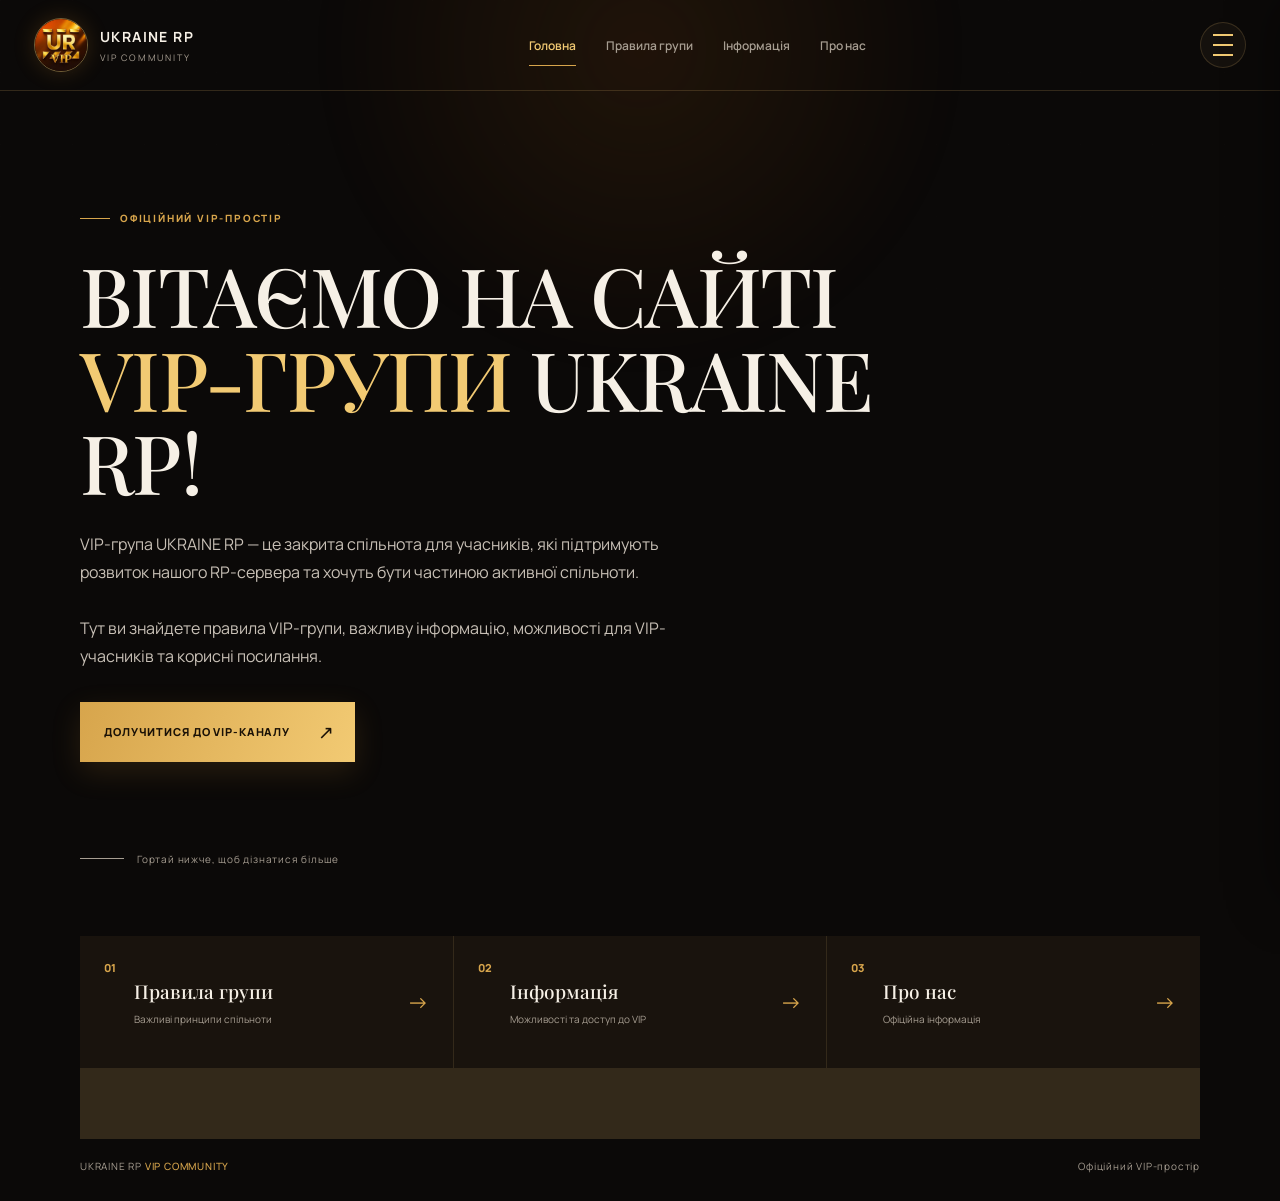
==== index.html @ f02dd690 "Add files via upload" ====
<!DOCTYPE html>
<html lang="uk">
<head>
  <meta charset="UTF-8">
  <meta name="viewport" content="width=device-width, initial-scale=1.0">
  <title>VIP-група UKRAINE RP</title>
  <meta name="description" content="Офіційний сайт VIP-групи UKRAINE RP.">
  <link rel="icon" type="image/png" href="logo.png">
  <link rel="preconnect" href="https://fonts.googleapis.com">
  <link rel="preconnect" href="https://fonts.gstatic.com" crossorigin>
  <link href="https://fonts.googleapis.com/css2?family=Manrope:wght@400;500;600;700;800&family=Playfair+Display:wght@500;600&display=swap" rel="stylesheet">
  <link rel="stylesheet" href="style.css">
</head>
<body>
  <div class="site-glow"></div>
  <header class="site-header">
    <a class="brand" href="index.html" aria-label="VIP-група UKRAINE RP, головна сторінка"><span class="brand-image"><img src="logo.png" alt="Логотип UKRAINE RP VIP"></span><span class="brand-copy"><strong>UKRAINE RP</strong><small>VIP COMMUNITY</small></span></a>
    <nav class="main-nav" aria-label="Основна навігація"><a class="active" href="index.html">Головна</a><a href="rules.html">Правила групи</a><a href="info.html">Інформація</a><a href="about.html">Про нас</a></nav>
    <button class="menu-toggle" type="button" aria-label="Відкрити меню" aria-controls="mobile-menu" aria-expanded="false"><span></span><span></span><span></span></button>
  </header>
  <div class="menu-backdrop" data-menu-close></div>
  <aside class="mobile-menu" id="mobile-menu" aria-label="Мобільне меню" aria-hidden="true">
    <div class="mobile-menu-head"><span>НАВІГАЦІЯ</span><button class="menu-close" type="button" aria-label="Закрити меню" data-menu-close>×</button></div>
    <nav class="mobile-nav"><a class="active" href="index.html">Головна <span>↗</span></a><a href="rules.html">Правила групи <span>↗</span></a><a href="info.html">Інформація <span>↗</span></a><a href="about.html">Про нас <span>↗</span></a></nav>
    <div class="useful-links"><p>КОРИСНІ ПОСИЛАННЯ</p><a href="https://www.roblox.com/share?v=v2&code=5ihdm3h6wou3pq" target="_blank" rel="noopener noreferrer">ГРАТИ <span>↗</span></a><a href="https://ukrainerpeh.com/marriage/" target="_blank" rel="noopener noreferrer">ДАРШ <span>↗</span></a><a href="https://t.me/uarpeh" target="_blank" rel="noopener noreferrer">TELEGRAM <span>↗</span></a><a href="https://www.tiktok.com/@ukrainerpeh" target="_blank" rel="noopener noreferrer">TIKTOK <span>↗</span></a><a href="https://www.roblox.com/communities/35692392/UKRAINE-RP-EH-Server-UR#!/about" target="_blank" rel="noopener noreferrer">ROBLOX <span>↗</span></a><a href="https://www.youtube.com/@ukrainerpeh" target="_blank" rel="noopener noreferrer">YOUTUBE <span>↗</span></a></div>
  </aside>
  <main>
    <section class="hero page-shell"><div class="eyebrow"><span></span> ОФІЦІЙНИЙ VIP-ПРОСТІР</div><h1>ВІТАЄМО НА САЙТІ<br><em>VIP-ГРУПИ</em> UKRAINE RP!</h1><p class="hero-copy">VIP-група UKRAINE RP — це закрита спільнота для учасників, які підтримують розвиток нашого RP-сервера та хочуть бути частиною активної спільноти.<br><br>Тут ви знайдете правила VIP-групи, важливу інформацію, можливості для VIP-учасників та корисні посилання.</p><a class="button" href="https://t.me/UkraineRPVIP" target="_blank" rel="noopener noreferrer">ДОЛУЧИТИСЯ ДО VIP-КАНАЛУ <span>↗</span></a><div class="scroll-note"><span class="scroll-line"></span> Гортай нижче, щоб дізнатися більше</div></section>
    <section class="link-grid page-shell" aria-label="Розділи сайту"><a class="link-tile" href="rules.html"><span class="tile-number">01</span><span><strong>Правила групи</strong><small>Важливі принципи спільноти</small></span><b>→</b></a><a class="link-tile" href="info.html"><span class="tile-number">02</span><span><strong>Інформація</strong><small>Можливості та доступ до VIP</small></span><b>→</b></a><a class="link-tile" href="about.html"><span class="tile-number">03</span><span><strong>Про нас</strong><small>Офіційна інформація</small></span><b>→</b></a></section>
  </main>
  <footer class="site-footer page-shell"><span>UKRAINE RP <b>VIP COMMUNITY</b></span><span>Офіційний VIP-простір</span></footer>
  <script src="script.js"></script>
</body>
</html>
---- style.css ----
@media (max-width: 760px) {
  .about-intro { margin: 28px 0 35px; }
  .about-panel { padding: 23px 20px; }
  .about-intro p { font-size: 18px; }
  .about-story-grid { grid-template-columns: 1fr; gap: 12px; }
  .about-panel h2, .stats-section h2 { font-size: 23px; }
  .stats-section { margin-top: 42px; padding-top: 28px; }
  .stats-grid { grid-template-columns: repeat(2, minmax(0, 1fr)); gap: 9px; }
  .stat-card { min-height: 122px; padding: 19px 15px; }
  .stat-card strong { font-size: 28px; }
  .stat-card span { font-size: 10px; }
  .stat-card:last-child { grid-column: span 2; }
}
:root {
  --bg: #0b0908;
  --panel: #15110d;
  --panel-2: #1d1710;
  --gold: #d7a54c;
  --gold-bright: #f2ca73;
  --text: #f6f0e6;
  --muted: #a79e92;
  --line: rgba(230, 190, 111, .18);
  --sans: 'Manrope', 'Trebuchet MS', sans-serif;
  --display: 'Playfair Display', Georgia, serif;
}
* { box-sizing: border-box; }
html { scroll-behavior: smooth; }
body { min-width: 320px; margin: 0; overflow-x: hidden; color: var(--text); background: var(--bg); font-family: var(--sans); }
body::before { position: fixed; inset: 0; z-index: -2; content: ''; opacity: .32; background-image: linear-gradient(rgba(255,255,255,.024) 1px, transparent 1px), linear-gradient(90deg, rgba(255,255,255,.024) 1px, transparent 1px); background-size: 72px 72px; mask-image: linear-gradient(to bottom, black, transparent 78%); }
.site-glow { position: fixed; z-index: -1; top: -290px; left: 50%; width: 680px; height: 680px; transform: translateX(-50%); border-radius: 50%; opacity: .32; background: radial-gradient(circle, rgba(172, 93, 19, .43), transparent 68%); filter: blur(20px); pointer-events: none; }
.site-header { position: relative; z-index: 5; display: flex; align-items: center; justify-content: space-between; width: 100%; margin: auto; padding: 18px 34px; border-bottom: 1px solid var(--line); }
.brand { display: flex; align-items: center; gap: 12px; color: var(--text); text-decoration: none; }.brand-image { display: block; width: 54px; height: 54px; overflow: hidden; border: 1px solid rgba(242, 202, 115, .45); border-radius: 50%; box-shadow: 0 0 22px rgba(205, 133, 39, .2); }.brand-image img { width: 100%; height: 100%; object-fit: cover; object-position: center; }.brand-copy strong, .brand-copy small { display: block; }.brand-copy strong { font-size: 14px; letter-spacing: .1em; }.brand-copy small { margin-top: 5px; color: var(--muted); font-size: 9px; letter-spacing: .2em; }
.main-nav { display: flex; gap: 30px; font-size: 12px; font-weight: 600; }.main-nav a { position: relative; padding: 17px 0; color: var(--muted); text-decoration: none; transition: color .25s ease; }.main-nav a::after { position: absolute; right: 0; bottom: 5px; left: 0; height: 1px; content: ''; background: var(--gold); transform: scaleX(0); transition: transform .25s ease; }.main-nav a:hover, .main-nav a.active { color: var(--gold-bright); }.main-nav a:hover::after, .main-nav a.active::after { transform: scaleX(1); }
.menu-toggle { display: grid; place-content: center; width: 46px; height: 46px; padding: 12px; border: 1px solid var(--line); border-radius: 50%; background: var(--panel); cursor: pointer; }.menu-toggle span { display: block; width: 20px; height: 2px; margin: 4px auto; background: var(--gold-bright); transition: transform .25s, opacity .25s; }.menu-open .menu-toggle span:nth-child(1) { transform: translateY(6px) rotate(45deg); }.menu-open .menu-toggle span:nth-child(2) { opacity: 0; }.menu-open .menu-toggle span:nth-child(3) { transform: translateY(-6px) rotate(-45deg); }
.menu-backdrop { position: fixed; inset: 0; z-index: 6; visibility: hidden; opacity: 0; background: rgba(0,0,0,.62); transition: opacity .3s, visibility .3s; }.mobile-menu { position: fixed; z-index: 7; top: 0; right: 0; width: min(86vw, 360px); height: 100dvh; padding: 25px 28px; overflow-y: auto; background: #120e0b; box-shadow: -18px 0 50px rgba(0,0,0,.45); transform: translateX(105%); transition: transform .38s cubic-bezier(.22, 1, .36, 1); }.menu-open .menu-backdrop { visibility: visible; opacity: 1; }.menu-open .mobile-menu { transform: translateX(0); }.mobile-menu-head { display: flex; align-items: center; justify-content: space-between; padding-bottom: 24px; border-bottom: 1px solid var(--line); color: var(--gold); font-size: 11px; font-weight: 800; letter-spacing: .18em; }.menu-close { border: 0; color: var(--gold-bright); background: transparent; font-size: 32px; font-weight: 300; line-height: 1; cursor: pointer; }.mobile-nav { display: grid; padding: 19px 0; border-bottom: 1px solid var(--line); }.mobile-nav a, .useful-links a { display: flex; align-items: center; justify-content: space-between; padding: 15px 0; color: var(--text); text-decoration: none; font-size: 15px; font-weight: 700; transition: color .2s, padding .2s; }.mobile-nav a span, .useful-links a span { color: var(--gold); }.mobile-nav a:hover, .mobile-nav a.active, .useful-links a:hover { padding-left: 7px; color: var(--gold-bright); }.useful-links p { margin: 25px 0 6px; color: var(--muted); font-size: 10px; font-weight: 800; letter-spacing: .15em; }
.page-shell { position: relative; z-index: 1; width: min(calc(100% - 68px), 1120px); margin-right: auto; margin-left: auto; }.hero { min-height: 620px; padding: 120px 0 70px; animation: rise .7s ease both; }.eyebrow { display: flex; align-items: center; gap: 10px; color: var(--gold); font-size: 10px; font-weight: 800; letter-spacing: .18em; }.eyebrow span { width: 30px; height: 1px; background: var(--gold); }.hero h1, .inner-page h1 { max-width: 880px; margin: 28px 0 26px; font-family: var(--display); font-size: clamp(43px, 7vw, 82px); font-weight: 500; line-height: 1.02; letter-spacing: -.02em; }.hero h1 em, .inner-page h1 em { color: var(--gold-bright); font-style: normal; }.hero-copy { max-width: 650px; margin: 0 0 32px; color: #c8c0b6; font-size: 16px; line-height: 1.75; }.button { display: inline-flex; align-items: center; gap: 28px; padding: 17px 20px 17px 24px; color: #1a1106; background: linear-gradient(110deg, var(--gold), var(--gold-bright)); box-shadow: 0 10px 30px rgba(205, 145, 51, .15); font-size: 11px; font-weight: 800; letter-spacing: .08em; text-decoration: none; transition: transform .25s, box-shadow .25s, filter .25s; }.button:hover { filter: brightness(1.08); box-shadow: 0 15px 35px rgba(205, 145, 51, .3); transform: translateY(-3px); }.button span { font-size: 19px; font-weight: 400; }.scroll-note { display: flex; align-items: center; gap: 13px; margin-top: 90px; color: var(--muted); font-size: 10px; letter-spacing: .08em; }.scroll-line { width: 44px; height: 1px; background: var(--muted); }
.link-grid { display: grid; grid-template-columns: repeat(3, 1fr); gap: 1px; padding-bottom: 70px; background: var(--line); }.link-tile { display: grid; grid-template-columns: auto 1fr auto; align-items: center; gap: 18px; min-height: 132px; padding: 24px; color: var(--text); background: rgba(24, 18, 13, .9); text-decoration: none; transition: background .25s, transform .25s; }.link-tile:hover { background: var(--panel-2); transform: translateY(-5px); }.tile-number { align-self: start; color: var(--gold); font-size: 11px; font-weight: 800; }.link-tile strong, .link-tile small { display: block; }.link-tile strong { font-family: var(--display); font-size: 19px; font-weight: 500; }.link-tile small { margin-top: 8px; color: var(--muted); font-size: 10px; }.link-tile b { color: var(--gold); font-size: 22px; font-weight: 400; }
.inner-page { padding: 92px 0 110px; animation: rise .7s ease both; }.inner-page h1 { margin-top: 22px; font-size: clamp(43px, 6vw, 70px); }.intro { max-width: 590px; color: var(--muted); font-size: 15px; line-height: 1.75; }.rules-list { display: grid; gap: 18px; margin-top: 56px; }.rule-card { padding: 31px 35px; border: 1px solid var(--line); border-left: 2px solid var(--gold); background: linear-gradient(120deg, rgba(39, 27, 15, .94), rgba(20, 15, 11, .94)); box-shadow: 0 14px 45px rgba(0,0,0,.16); transition: border-color .25s, transform .25s; }.rule-card:hover { border-color: rgba(242, 202, 115, .5); transform: translateY(-3px); }.rule-top { display: flex; align-items: baseline; gap: 20px; border-bottom: 1px solid var(--line); }.rule-top span { color: var(--gold); font-size: 11px; font-weight: 800; }.rule-top h2, .info-section h2 { margin: 0 0 17px; font-family: var(--display); font-size: 24px; font-weight: 500; letter-spacing: .02em; }.rule-card p, .info-section p { color: #c8c0b6; font-size: 15px; line-height: 1.75; }.penalty { margin-top: 24px; padding-top: 16px; border-top: 1px solid var(--line); color: var(--gold-bright); font-size: 12px; font-weight: 600; }.penalty span { margin-right: 10px; color: var(--muted); font-size: 10px; text-transform: uppercase; letter-spacing: .12em; }.info-page { max-width: 900px; }.info-section { padding: 33px 0; border-bottom: 1px solid var(--line); }.info-section h2 { color: var(--gold-bright); margin-bottom: 12px; }.info-section p { max-width: 750px; margin: 0 0 12px; }.feature-list, .steps-list { display: grid; gap: 12px; margin: 21px 0 0; padding: 0; color: #c8c0b6; font-size: 14px; line-height: 1.55; list-style: none; }.feature-list li { position: relative; padding-left: 23px; }.feature-list li::before { position: absolute; top: 10px; left: 0; width: 7px; height: 1px; content: ''; background: var(--gold); }.steps-list { counter-reset: steps; }.steps-list li { display: grid; grid-template-columns: 30px 1fr; gap: 8px; counter-increment: steps; }.steps-list li::before { color: var(--gold); content: counter(steps, decimal-leading-zero); font-weight: 800; }.inline-link { color: var(--gold-bright); text-decoration: underline; text-underline-offset: 4px; }.important { margin: 8px 0; padding-left: 24px; border-left: 2px solid var(--gold); }.access-section { margin-top: 18px; padding: 28px 30px; border: 1px solid var(--line); background: rgba(38, 26, 13, .55); }.about-empty { min-height: calc(100vh - 190px); }.site-footer { display: flex; justify-content: space-between; padding-top: 20px; padding-bottom: 28px; border-top: 1px solid var(--line); color: var(--muted); font-size: 10px; letter-spacing: .08em; }.site-footer b { color: var(--gold); font-weight: 500; }
+@keyframes rise { from { opacity: 0; transform: translateY(14px); } to { opacity: 1; transform: translateY(0); } }
.about-page { max-width: 1080px; }
.about-intro { max-width: 780px; margin: 34px 0 54px; }
.about-panel { padding: 30px 32px; border: 1px solid var(--line); background: linear-gradient(135deg, rgba(43, 29, 14, .9), rgba(20, 15, 11, .94)); box-shadow: 0 16px 45px rgba(0, 0, 0, .16); animation: rise .7s ease both; }
.about-intro p { max-width: 700px; margin: 0; color: var(--text); font-family: var(--display); font-size: 22px; line-height: 1.55; }
.about-story-grid { display: grid; grid-template-columns: repeat(2, 1fr); gap: 18px; }
.section-kicker { margin-bottom: 20px; color: var(--gold); font-size: 10px; font-weight: 800; letter-spacing: .16em; }
.about-panel h2, .stats-section h2 { margin: 0 0 20px; color: var(--gold-bright); font-family: var(--display); font-size: 27px; font-weight: 500; }
.about-panel p { margin: 0 0 14px; color: #c8c0b6; font-size: 14px; line-height: 1.75; }.about-panel p:last-child { margin-bottom: 0; }
.stats-section { margin-top: 58px; padding-top: 34px; border-top: 1px solid var(--line); }.stats-section h2 { margin-bottom: 25px; }.stats-grid { display: grid; grid-template-columns: repeat(4, 1fr); gap: 12px; }.stat-card { min-height: 142px; padding: 24px 20px; border: 1px solid var(--line); background: rgba(24, 18, 13, .88); transition: transform .25s ease, border-color .25s ease, background .25s ease; animation: rise .7s ease both; }.stat-card:nth-child(2) { animation-delay: .06s; }.stat-card:nth-child(3) { animation-delay: .12s; }.stat-card:nth-child(4) { animation-delay: .18s; }.stat-card:nth-child(5) { animation-delay: .24s; }.stat-card:nth-child(6) { animation-delay: .3s; }.stat-card:nth-child(7) { animation-delay: .36s; }.stat-card:hover { border-color: rgba(242, 202, 115, .55); background: var(--panel-2); transform: translateY(-5px); }.stat-card strong, .stat-card span { display: block; }.stat-card strong { margin-bottom: 13px; color: var(--gold-bright); font-family: var(--display); font-size: 34px; font-weight: 500; }.stat-card span { color: var(--muted); font-size: 11px; line-height: 1.5; }.stat-card:last-child { grid-column: span 2; }
@media (max-width: 760px) { .site-header { padding: 14px 20px; }.brand-image { width: 46px; height: 46px; }.brand-copy strong { font-size: 12px; }.main-nav { display: none; }.menu-toggle { display: block; }.page-shell { width: min(calc(100% - 40px), 1120px); }.hero { min-height: auto; padding: 78px 0 65px; }.hero h1, .inner-page h1 { margin-top: 23px; font-size: clamp(39px, 12vw, 60px); line-height: 1.07; }.hero-copy { font-size: 14px; line-height: 1.7; }.button { max-width: 100%; padding: 16px 15px 16px 18px; gap: 14px; font-size: 10px; }.scroll-note { margin-top: 62px; font-size: 9px; }.link-grid { grid-template-columns: 1fr; gap: 9px; padding-bottom: 45px; background: transparent; }.link-tile { min-height: 105px; padding: 20px; }.inner-page { padding-top: 65px; }.intro { font-size: 14px; }.rules-list { margin-top: 40px; }.rule-card { padding: 25px 20px; }.rule-top { gap: 13px; }.rule-top h2 { font-size: 19px; }.rule-card p, .info-section p { font-size: 14px; }.info-section { padding: 27px 0; }.info-section h2 { font-size: 21px; }.feature-list, .steps-list { font-size: 13px; }.important { padding-left: 17px; }.access-section { padding: 23px 18px; }.site-footer { gap: 13px; align-items: flex-start; flex-direction: column; font-size: 9px; } }
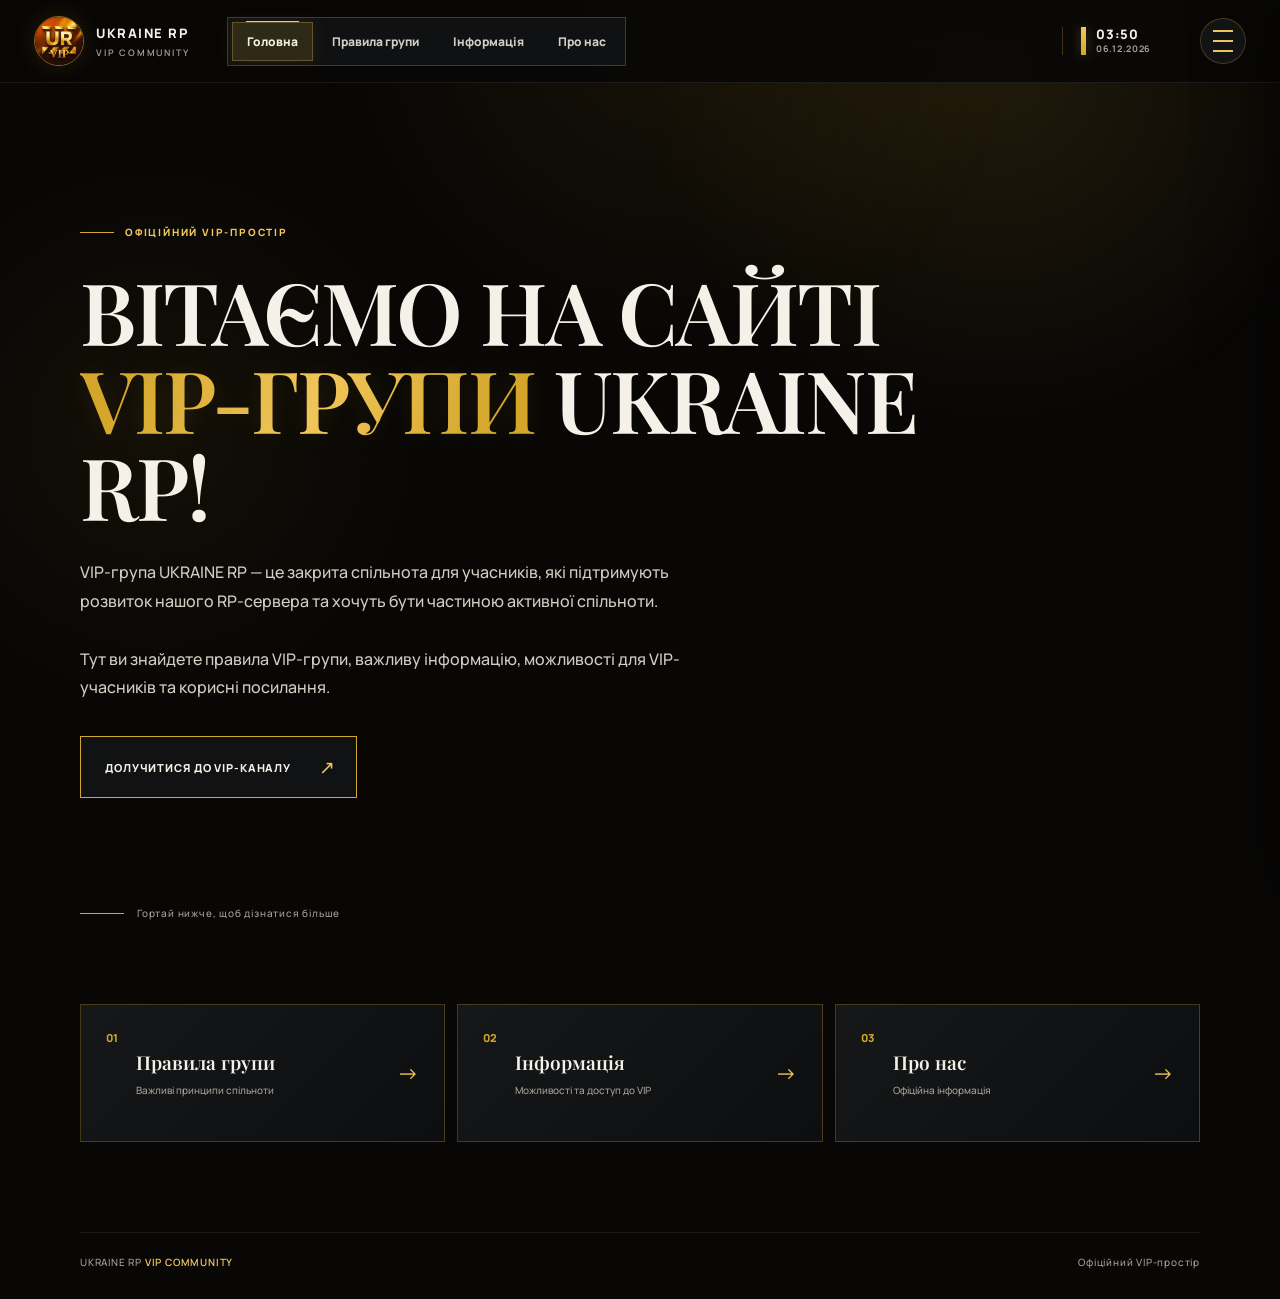
==== commit 4c96a90d: "Add files via upload" ====
--- a/index.html
+++ b/index.html
@@ -16,6 +16,7 @@
   <header class="site-header">
     <a class="brand" href="index.html" aria-label="VIP-група UKRAINE RP, головна сторінка"><span class="brand-image"><img src="logo.png" alt="Логотип UKRAINE RP VIP"></span><span class="brand-copy"><strong>UKRAINE RP</strong><small>VIP COMMUNITY</small></span></a>
     <nav class="main-nav" aria-label="Основна навігація"><a class="active" href="index.html">Головна</a><a href="rules.html">Правила групи</a><a href="info.html">Інформація</a><a href="about.html">Про нас</a></nav>
+    <div class="header-clock" aria-label="Поточний час у Києві"><span class="header-clock-mark"></span><time class="header-clock-time" data-kyiv-time>00:00</time><time class="header-clock-date" data-kyiv-date>00.00.0000</time></div>
     <button class="menu-toggle" type="button" aria-label="Відкрити меню" aria-controls="mobile-menu" aria-expanded="false"><span></span><span></span><span></span></button>
   </header>
   <div class="menu-backdrop" data-menu-close></div>
--- a/style.css
+++ b/style.css
@@ -1,49 +1,55 @@
-@media (max-width: 760px) {
-  .about-intro { margin: 28px 0 35px; }
-  .about-panel { padding: 23px 20px; }
-  .about-intro p { font-size: 18px; }
-  .about-story-grid { grid-template-columns: 1fr; gap: 12px; }
-  .about-panel h2, .stats-section h2 { font-size: 23px; }
-  .stats-section { margin-top: 42px; padding-top: 28px; }
-  .stats-grid { grid-template-columns: repeat(2, minmax(0, 1fr)); gap: 9px; }
-  .stat-card { min-height: 122px; padding: 19px 15px; }
-  .stat-card strong { font-size: 28px; }
-  .stat-card span { font-size: 10px; }
-  .stat-card:last-child { grid-column: span 2; }
-}
 :root {
-  --bg: #0b0908;
-  --panel: #15110d;
-  --panel-2: #1d1710;
-  --gold: #d7a54c;
-  --gold-bright: #f2ca73;
-  --text: #f6f0e6;
-  --muted: #a79e92;
-  --line: rgba(230, 190, 111, .18);
+  --bg: #080706;
+  --bg-soft: #0e1011;
+  --panel: #121416;
+  --panel-raised: #181b1d;
+  --gold: #d4a72c;
+  --gold-soft: #f2c75c;
+  --white: #f5f1e8;
+  --text: #d2cec4;
+  --muted: #a6a198;
+  --line: rgba(212, 167, 44, .28);
+  --line-soft: rgba(255, 255, 255, .08);
   --sans: 'Manrope', 'Trebuchet MS', sans-serif;
   --display: 'Playfair Display', Georgia, serif;
 }
+
 * { box-sizing: border-box; }
 html { scroll-behavior: smooth; }
 body { min-width: 320px; margin: 0; overflow-x: hidden; color: var(--text); background: var(--bg); font-family: var(--sans); }
-body::before { position: fixed; inset: 0; z-index: -2; content: ''; opacity: .32; background-image: linear-gradient(rgba(255,255,255,.024) 1px, transparent 1px), linear-gradient(90deg, rgba(255,255,255,.024) 1px, transparent 1px); background-size: 72px 72px; mask-image: linear-gradient(to bottom, black, transparent 78%); }
-.site-glow { position: fixed; z-index: -1; top: -290px; left: 50%; width: 680px; height: 680px; transform: translateX(-50%); border-radius: 50%; opacity: .32; background: radial-gradient(circle, rgba(172, 93, 19, .43), transparent 68%); filter: blur(20px); pointer-events: none; }
-.site-header { position: relative; z-index: 5; display: flex; align-items: center; justify-content: space-between; width: 100%; margin: auto; padding: 18px 34px; border-bottom: 1px solid var(--line); }
-.brand { display: flex; align-items: center; gap: 12px; color: var(--text); text-decoration: none; }.brand-image { display: block; width: 54px; height: 54px; overflow: hidden; border: 1px solid rgba(242, 202, 115, .45); border-radius: 50%; box-shadow: 0 0 22px rgba(205, 133, 39, .2); }.brand-image img { width: 100%; height: 100%; object-fit: cover; object-position: center; }.brand-copy strong, .brand-copy small { display: block; }.brand-copy strong { font-size: 14px; letter-spacing: .1em; }.brand-copy small { margin-top: 5px; color: var(--muted); font-size: 9px; letter-spacing: .2em; }
-.main-nav { display: flex; gap: 30px; font-size: 12px; font-weight: 600; }.main-nav a { position: relative; padding: 17px 0; color: var(--muted); text-decoration: none; transition: color .25s ease; }.main-nav a::after { position: absolute; right: 0; bottom: 5px; left: 0; height: 1px; content: ''; background: var(--gold); transform: scaleX(0); transition: transform .25s ease; }.main-nav a:hover, .main-nav a.active { color: var(--gold-bright); }.main-nav a:hover::after, .main-nav a.active::after { transform: scaleX(1); }
-.menu-toggle { display: grid; place-content: center; width: 46px; height: 46px; padding: 12px; border: 1px solid var(--line); border-radius: 50%; background: var(--panel); cursor: pointer; }.menu-toggle span { display: block; width: 20px; height: 2px; margin: 4px auto; background: var(--gold-bright); transition: transform .25s, opacity .25s; }.menu-open .menu-toggle span:nth-child(1) { transform: translateY(6px) rotate(45deg); }.menu-open .menu-toggle span:nth-child(2) { opacity: 0; }.menu-open .menu-toggle span:nth-child(3) { transform: translateY(-6px) rotate(-45deg); }
-.menu-backdrop { position: fixed; inset: 0; z-index: 6; visibility: hidden; opacity: 0; background: rgba(0,0,0,.62); transition: opacity .3s, visibility .3s; }.mobile-menu { position: fixed; z-index: 7; top: 0; right: 0; width: min(86vw, 360px); height: 100dvh; padding: 25px 28px; overflow-y: auto; background: #120e0b; box-shadow: -18px 0 50px rgba(0,0,0,.45); transform: translateX(105%); transition: transform .38s cubic-bezier(.22, 1, .36, 1); }.menu-open .menu-backdrop { visibility: visible; opacity: 1; }.menu-open .mobile-menu { transform: translateX(0); }.mobile-menu-head { display: flex; align-items: center; justify-content: space-between; padding-bottom: 24px; border-bottom: 1px solid var(--line); color: var(--gold); font-size: 11px; font-weight: 800; letter-spacing: .18em; }.menu-close { border: 0; color: var(--gold-bright); background: transparent; font-size: 32px; font-weight: 300; line-height: 1; cursor: pointer; }.mobile-nav { display: grid; padding: 19px 0; border-bottom: 1px solid var(--line); }.mobile-nav a, .useful-links a { display: flex; align-items: center; justify-content: space-between; padding: 15px 0; color: var(--text); text-decoration: none; font-size: 15px; font-weight: 700; transition: color .2s, padding .2s; }.mobile-nav a span, .useful-links a span { color: var(--gold); }.mobile-nav a:hover, .mobile-nav a.active, .useful-links a:hover { padding-left: 7px; color: var(--gold-bright); }.useful-links p { margin: 25px 0 6px; color: var(--muted); font-size: 10px; font-weight: 800; letter-spacing: .15em; }
-.page-shell { position: relative; z-index: 1; width: min(calc(100% - 68px), 1120px); margin-right: auto; margin-left: auto; }.hero { min-height: 620px; padding: 120px 0 70px; animation: rise .7s ease both; }.eyebrow { display: flex; align-items: center; gap: 10px; color: var(--gold); font-size: 10px; font-weight: 800; letter-spacing: .18em; }.eyebrow span { width: 30px; height: 1px; background: var(--gold); }.hero h1, .inner-page h1 { max-width: 880px; margin: 28px 0 26px; font-family: var(--display); font-size: clamp(43px, 7vw, 82px); font-weight: 500; line-height: 1.02; letter-spacing: -.02em; }.hero h1 em, .inner-page h1 em { color: var(--gold-bright); font-style: normal; }.hero-copy { max-width: 650px; margin: 0 0 32px; color: #c8c0b6; font-size: 16px; line-height: 1.75; }.button { display: inline-flex; align-items: center; gap: 28px; padding: 17px 20px 17px 24px; color: #1a1106; background: linear-gradient(110deg, var(--gold), var(--gold-bright)); box-shadow: 0 10px 30px rgba(205, 145, 51, .15); font-size: 11px; font-weight: 800; letter-spacing: .08em; text-decoration: none; transition: transform .25s, box-shadow .25s, filter .25s; }.button:hover { filter: brightness(1.08); box-shadow: 0 15px 35px rgba(205, 145, 51, .3); transform: translateY(-3px); }.button span { font-size: 19px; font-weight: 400; }.scroll-note { display: flex; align-items: center; gap: 13px; margin-top: 90px; color: var(--muted); font-size: 10px; letter-spacing: .08em; }.scroll-line { width: 44px; height: 1px; background: var(--muted); }
-.link-grid { display: grid; grid-template-columns: repeat(3, 1fr); gap: 1px; padding-bottom: 70px; background: var(--line); }.link-tile { display: grid; grid-template-columns: auto 1fr auto; align-items: center; gap: 18px; min-height: 132px; padding: 24px; color: var(--text); background: rgba(24, 18, 13, .9); text-decoration: none; transition: background .25s, transform .25s; }.link-tile:hover { background: var(--panel-2); transform: translateY(-5px); }.tile-number { align-self: start; color: var(--gold); font-size: 11px; font-weight: 800; }.link-tile strong, .link-tile small { display: block; }.link-tile strong { font-family: var(--display); font-size: 19px; font-weight: 500; }.link-tile small { margin-top: 8px; color: var(--muted); font-size: 10px; }.link-tile b { color: var(--gold); font-size: 22px; font-weight: 400; }
-.inner-page { padding: 92px 0 110px; animation: rise .7s ease both; }.inner-page h1 { margin-top: 22px; font-size: clamp(43px, 6vw, 70px); }.intro { max-width: 590px; color: var(--muted); font-size: 15px; line-height: 1.75; }.rules-list { display: grid; gap: 18px; margin-top: 56px; }.rule-card { padding: 31px 35px; border: 1px solid var(--line); border-left: 2px solid var(--gold); background: linear-gradient(120deg, rgba(39, 27, 15, .94), rgba(20, 15, 11, .94)); box-shadow: 0 14px 45px rgba(0,0,0,.16); transition: border-color .25s, transform .25s; }.rule-card:hover { border-color: rgba(242, 202, 115, .5); transform: translateY(-3px); }.rule-top { display: flex; align-items: baseline; gap: 20px; border-bottom: 1px solid var(--line); }.rule-top span { color: var(--gold); font-size: 11px; font-weight: 800; }.rule-top h2, .info-section h2 { margin: 0 0 17px; font-family: var(--display); font-size: 24px; font-weight: 500; letter-spacing: .02em; }.rule-card p, .info-section p { color: #c8c0b6; font-size: 15px; line-height: 1.75; }.penalty { margin-top: 24px; padding-top: 16px; border-top: 1px solid var(--line); color: var(--gold-bright); font-size: 12px; font-weight: 600; }.penalty span { margin-right: 10px; color: var(--muted); font-size: 10px; text-transform: uppercase; letter-spacing: .12em; }.info-page { max-width: 900px; }.info-section { padding: 33px 0; border-bottom: 1px solid var(--line); }.info-section h2 { color: var(--gold-bright); margin-bottom: 12px; }.info-section p { max-width: 750px; margin: 0 0 12px; }.feature-list, .steps-list { display: grid; gap: 12px; margin: 21px 0 0; padding: 0; color: #c8c0b6; font-size: 14px; line-height: 1.55; list-style: none; }.feature-list li { position: relative; padding-left: 23px; }.feature-list li::before { position: absolute; top: 10px; left: 0; width: 7px; height: 1px; content: ''; background: var(--gold); }.steps-list { counter-reset: steps; }.steps-list li { display: grid; grid-template-columns: 30px 1fr; gap: 8px; counter-increment: steps; }.steps-list li::before { color: var(--gold); content: counter(steps, decimal-leading-zero); font-weight: 800; }.inline-link { color: var(--gold-bright); text-decoration: underline; text-underline-offset: 4px; }.important { margin: 8px 0; padding-left: 24px; border-left: 2px solid var(--gold); }.access-section { margin-top: 18px; padding: 28px 30px; border: 1px solid var(--line); background: rgba(38, 26, 13, .55); }.about-empty { min-height: calc(100vh - 190px); }.site-footer { display: flex; justify-content: space-between; padding-top: 20px; padding-bottom: 28px; border-top: 1px solid var(--line); color: var(--muted); font-size: 10px; letter-spacing: .08em; }.site-footer b { color: var(--gold); font-weight: 500; }
-+@keyframes rise { from { opacity: 0; transform: translateY(14px); } to { opacity: 1; transform: translateY(0); } }
-.about-page { max-width: 1080px; }
-.about-intro { max-width: 780px; margin: 34px 0 54px; }
-.about-panel { padding: 30px 32px; border: 1px solid var(--line); background: linear-gradient(135deg, rgba(43, 29, 14, .9), rgba(20, 15, 11, .94)); box-shadow: 0 16px 45px rgba(0, 0, 0, .16); animation: rise .7s ease both; }
-.about-intro p { max-width: 700px; margin: 0; color: var(--text); font-family: var(--display); font-size: 22px; line-height: 1.55; }
-.about-story-grid { display: grid; grid-template-columns: repeat(2, 1fr); gap: 18px; }
-.section-kicker { margin-bottom: 20px; color: var(--gold); font-size: 10px; font-weight: 800; letter-spacing: .16em; }
-.about-panel h2, .stats-section h2 { margin: 0 0 20px; color: var(--gold-bright); font-family: var(--display); font-size: 27px; font-weight: 500; }
-.about-panel p { margin: 0 0 14px; color: #c8c0b6; font-size: 14px; line-height: 1.75; }.about-panel p:last-child { margin-bottom: 0; }
-.stats-section { margin-top: 58px; padding-top: 34px; border-top: 1px solid var(--line); }.stats-section h2 { margin-bottom: 25px; }.stats-grid { display: grid; grid-template-columns: repeat(4, 1fr); gap: 12px; }.stat-card { min-height: 142px; padding: 24px 20px; border: 1px solid var(--line); background: rgba(24, 18, 13, .88); transition: transform .25s ease, border-color .25s ease, background .25s ease; animation: rise .7s ease both; }.stat-card:nth-child(2) { animation-delay: .06s; }.stat-card:nth-child(3) { animation-delay: .12s; }.stat-card:nth-child(4) { animation-delay: .18s; }.stat-card:nth-child(5) { animation-delay: .24s; }.stat-card:nth-child(6) { animation-delay: .3s; }.stat-card:nth-child(7) { animation-delay: .36s; }.stat-card:hover { border-color: rgba(242, 202, 115, .55); background: var(--panel-2); transform: translateY(-5px); }.stat-card strong, .stat-card span { display: block; }.stat-card strong { margin-bottom: 13px; color: var(--gold-bright); font-family: var(--display); font-size: 34px; font-weight: 500; }.stat-card span { color: var(--muted); font-size: 11px; line-height: 1.5; }.stat-card:last-child { grid-column: span 2; }
-@media (max-width: 760px) { .site-header { padding: 14px 20px; }.brand-image { width: 46px; height: 46px; }.brand-copy strong { font-size: 12px; }.main-nav { display: none; }.menu-toggle { display: block; }.page-shell { width: min(calc(100% - 40px), 1120px); }.hero { min-height: auto; padding: 78px 0 65px; }.hero h1, .inner-page h1 { margin-top: 23px; font-size: clamp(39px, 12vw, 60px); line-height: 1.07; }.hero-copy { font-size: 14px; line-height: 1.7; }.button { max-width: 100%; padding: 16px 15px 16px 18px; gap: 14px; font-size: 10px; }.scroll-note { margin-top: 62px; font-size: 9px; }.link-grid { grid-template-columns: 1fr; gap: 9px; padding-bottom: 45px; background: transparent; }.link-tile { min-height: 105px; padding: 20px; }.inner-page { padding-top: 65px; }.intro { font-size: 14px; }.rules-list { margin-top: 40px; }.rule-card { padding: 25px 20px; }.rule-top { gap: 13px; }.rule-top h2 { font-size: 19px; }.rule-card p, .info-section p { font-size: 14px; }.info-section { padding: 27px 0; }.info-section h2 { font-size: 21px; }.feature-list, .steps-list { font-size: 13px; }.important { padding-left: 17px; }.access-section { padding: 23px 18px; }.site-footer { gap: 13px; align-items: flex-start; flex-direction: column; font-size: 9px; } }
+body::before { position: fixed; inset: 0; z-index: -3; content: ''; opacity: .22; background-image: linear-gradient(rgba(255,255,255,.025) 1px, transparent 1px), linear-gradient(90deg, rgba(255,255,255,.025) 1px, transparent 1px); background-size: 80px 80px; mask-image: linear-gradient(to bottom, black, transparent 72%); }
+body::after { position: fixed; inset: 0; z-index: -4; content: ''; background: radial-gradient(circle at 78% 8%, rgba(212, 167, 44, .12), transparent 28%), radial-gradient(circle at 12% 48%, rgba(212, 167, 44, .06), transparent 24%); pointer-events: none; }
+.site-glow { position: fixed; z-index: -2; top: -360px; left: 52%; width: 760px; height: 760px; transform: translateX(-50%); border-radius: 50%; opacity: .26; background: radial-gradient(circle, rgba(212, 167, 44, .3), transparent 67%); filter: blur(22px); pointer-events: none; }
+
+.site-header { position: relative; z-index: 5; display: flex; align-items: center; gap: 34px; width: 100%; padding: 16px 34px; border-bottom: 1px solid var(--line-soft); background: rgba(8, 9, 10, .84); backdrop-filter: blur(18px); }
+.brand { display: flex; flex: 0 0 auto; align-items: center; gap: 12px; color: var(--white); text-decoration: none; }.brand-image { display: block; width: 50px; height: 50px; overflow: hidden; border: 1px solid rgba(242, 199, 92, .5); border-radius: 50%; box-shadow: 0 0 24px rgba(212, 167, 44, .15); }.brand-image img { width: 100%; height: 100%; object-fit: cover; object-position: center; }.brand-copy strong, .brand-copy small { display: block; }.brand-copy strong { color: var(--white); font-size: 13px; font-weight: 800; letter-spacing: .12em; }.brand-copy small { margin-top: 4px; color: var(--muted); font-size: 9px; font-weight: 600; letter-spacing: .2em; }
+.main-nav { display: flex; gap: 4px; margin-left: 4px; padding: 4px; border: 1px solid var(--line); background: rgba(18, 20, 22, .84); }.main-nav a { position: relative; padding: 11px 15px; color: var(--text); text-decoration: none; font-size: 12px; font-weight: 700; transition: color .3s ease, background .3s ease, box-shadow .3s ease; }.main-nav a:hover, .main-nav a.active { color: var(--white); background: rgba(212, 167, 44, .16); box-shadow: inset 0 0 0 1px rgba(242, 199, 92, .28), 0 0 18px rgba(212, 167, 44, .1); }.main-nav a.active::before { position: absolute; top: -1px; right: 14px; left: 14px; height: 1px; content: ''; background: var(--gold-soft); }
+.menu-toggle { display: grid; place-content: center; width: 46px; height: 46px; margin-left: auto; padding: 12px; border: 1px solid var(--line); border-radius: 50%; background: var(--panel); cursor: pointer; transition: background .3s, box-shadow .3s, border-color .3s; }.menu-toggle:hover { border-color: var(--gold-soft); background: var(--panel-raised); box-shadow: 0 0 18px rgba(212, 167, 44, .18); }.menu-toggle span { display: block; width: 20px; height: 2px; margin: 4px auto; background: var(--gold-soft); transition: transform .25s, opacity .25s; }.menu-open .menu-toggle span:nth-child(1) { transform: translateY(6px) rotate(45deg); }.menu-open .menu-toggle span:nth-child(2) { opacity: 0; }.menu-open .menu-toggle span:nth-child(3) { transform: translateY(-6px) rotate(-45deg); }
+.menu-backdrop { position: fixed; inset: 0; z-index: 6; visibility: hidden; opacity: 0; background: rgba(0,0,0,.7); transition: opacity .3s, visibility .3s; }.mobile-menu { position: fixed; z-index: 7; top: 0; right: 0; width: min(86vw, 360px); height: 100dvh; padding: 25px 28px; overflow-y: auto; background: #0e1011; border-left: 1px solid var(--line); box-shadow: -20px 0 60px rgba(0,0,0,.5); transform: translateX(105%); transition: transform .38s cubic-bezier(.22, 1, .36, 1); }.menu-open .menu-backdrop { visibility: visible; opacity: 1; }.menu-open .mobile-menu { transform: translateX(0); }.mobile-menu-head { display: flex; align-items: center; justify-content: space-between; padding-bottom: 24px; border-bottom: 1px solid var(--line); color: var(--gold-soft); font-size: 10px; font-weight: 800; letter-spacing: .18em; }.menu-close { border: 0; color: var(--gold-soft); background: transparent; font-size: 32px; font-weight: 300; line-height: 1; cursor: pointer; }.mobile-nav { display: grid; padding: 19px 0; border-bottom: 1px solid var(--line); }.mobile-nav a, .useful-links a { display: flex; align-items: center; justify-content: space-between; padding: 15px 0; color: var(--white); text-decoration: none; font-size: 14px; font-weight: 700; transition: color .2s, padding .2s; }.mobile-nav a span, .useful-links a span { color: var(--gold-soft); }.mobile-nav a:hover, .mobile-nav a.active, .useful-links a:hover { padding-left: 7px; color: var(--gold-soft); }.useful-links p { margin: 25px 0 6px; color: var(--muted); font-size: 10px; font-weight: 800; letter-spacing: .15em; }
+
+.page-shell { position: relative; z-index: 1; width: min(calc(100% - 68px), 1120px); margin-right: auto; margin-left: auto; }.hero { min-height: 680px; padding: 142px 0 84px; animation: rise .7s ease both; }.eyebrow { display: flex; align-items: center; gap: 11px; color: var(--gold-soft); font-size: 10px; font-weight: 800; letter-spacing: .18em; }.eyebrow span { width: 34px; height: 1px; background: var(--gold); }.hero h1, .inner-page h1, .about-page h1 { max-width: 950px; margin: 28px 0 28px; color: var(--white); font-family: var(--display); font-size: clamp(46px, 7vw, 86px); font-weight: 600; line-height: 1.02; letter-spacing: -.025em; }.hero h1 em, .inner-page h1 em, .about-page h1 em { color: var(--gold-soft); font-style: normal; }.hero-copy { max-width: 620px; margin: 0 0 34px; color: var(--text); font-size: 16px; line-height: 1.8; }.button { display: inline-flex; align-items: center; gap: 28px; padding: 17px 20px 17px 24px; border: 1px solid var(--gold); color: var(--white); background: rgba(18, 20, 22, .9); box-shadow: 0 0 0 rgba(181, 138, 67, 0); font-size: 11px; font-weight: 800; letter-spacing: .08em; text-decoration: none; transition: transform .3s, box-shadow .3s, background .3s, border-color .3s; }.button:hover { border-color: var(--gold-soft); background: rgba(181, 138, 67, .12); box-shadow: 0 0 28px rgba(181, 138, 67, .24), inset 0 0 18px rgba(181, 138, 67, .08); transform: translateY(-3px); }.button span { color: var(--gold-soft); font-size: 19px; font-weight: 400; }.scroll-note { display: flex; align-items: center; gap: 13px; margin-top: 108px; color: var(--muted); font-size: 10px; letter-spacing: .08em; }.scroll-line { width: 44px; height: 1px; background: var(--gold); }
+.link-grid { display: grid; grid-template-columns: repeat(3, 1fr); gap: 12px; padding-bottom: 90px; }.link-tile { display: grid; grid-template-columns: auto 1fr auto; align-items: center; gap: 18px; min-height: 138px; padding: 25px; border: 1px solid var(--line); color: var(--white); background: linear-gradient(135deg, rgba(22, 24, 25, .96), rgba(13, 15, 16, .94)); text-decoration: none; transition: background .3s, border-color .3s, box-shadow .3s, transform .3s; }.link-tile:hover { border-color: rgba(209, 169, 93, .55); background: linear-gradient(135deg, rgba(37, 31, 22, .96), rgba(15, 17, 18, .96)); box-shadow: 0 12px 35px rgba(0,0,0,.22), 0 0 24px rgba(181, 138, 67, .1); transform: translateY(-5px); }.tile-number { align-self: start; color: var(--gold); font-size: 11px; font-weight: 800; }.link-tile strong, .link-tile small { display: block; }.link-tile strong { font-family: var(--display); font-size: 19px; font-weight: 600; }.link-tile small { margin-top: 8px; color: var(--muted); font-size: 10px; }.link-tile b { color: var(--gold-soft); font-size: 22px; font-weight: 400; }
+
+.inner-page, .about-page { padding: 96px 0 120px; animation: rise .7s ease both; }.inner-page h1, .about-page h1 { margin-top: 23px; font-size: clamp(44px, 6vw, 72px); }.intro { max-width: 600px; color: var(--muted); font-size: 15px; line-height: 1.8; }.rules-list { display: grid; gap: 18px; margin-top: 58px; }.rule-card { padding: 34px 36px; border: 1px solid var(--line); border-left: 2px solid var(--gold); background: linear-gradient(135deg, rgba(23, 25, 26, .98), rgba(14, 16, 17, .98)); box-shadow: 0 15px 45px rgba(0,0,0,.18); transition: border-color .3s, box-shadow .3s, transform .3s; }.rule-card:hover { border-color: var(--gold-soft); box-shadow: 0 16px 45px rgba(0,0,0,.28), 0 0 26px rgba(181, 138, 67, .1); transform: translateY(-4px); }.rule-top { display: flex; align-items: baseline; gap: 20px; border-bottom: 1px solid var(--line-soft); }.rule-top span { color: var(--gold-soft); font-size: 12px; font-weight: 800; }.rule-top h2, .info-section h2, .about-panel h2, .stats-section h2 { margin: 0 0 18px; color: var(--white); font-family: var(--display); font-size: 25px; font-weight: 600; letter-spacing: .01em; }.rule-card p, .info-section p, .about-panel p { color: var(--text); font-size: 15px; line-height: 1.8; }.penalty { margin-top: 25px; padding-top: 17px; border-top: 1px solid var(--line-soft); color: var(--gold-soft); font-size: 12px; font-weight: 700; }.penalty span { margin-right: 10px; color: var(--muted); font-size: 10px; text-transform: uppercase; letter-spacing: .12em; }
+.info-page { max-width: 900px; }.info-section { margin: 12px 0; padding: 30px 30px 32px; border: 1px solid var(--line); background: rgba(18, 20, 22, .72); }.info-section h2 { color: var(--gold-soft); margin-bottom: 13px; }.info-section p { max-width: 760px; margin: 0 0 12px; }.feature-list, .steps-list { display: grid; gap: 12px; margin: 21px 0 0; padding: 0; color: var(--text); font-size: 14px; line-height: 1.6; list-style: none; }.feature-list li { position: relative; padding: 10px 14px 10px 25px; border-bottom: 1px solid var(--line-soft); }.feature-list li::before { position: absolute; top: 21px; left: 0; width: 8px; height: 1px; content: ''; background: var(--gold-soft); }.steps-list { counter-reset: steps; }.steps-list li { display: grid; grid-template-columns: 30px 1fr; gap: 8px; counter-increment: steps; }.steps-list li::before { color: var(--gold-soft); content: counter(steps, decimal-leading-zero); font-weight: 800; }.important { border-left: 2px solid var(--gold); }.access-section { border-color: rgba(209, 169, 93, .38); box-shadow: 0 0 30px rgba(181, 138, 67, .06); }.inline-link { color: var(--gold-soft); text-decoration: underline; text-underline-offset: 4px; }
+.about-page { max-width: 1080px; }.about-intro { max-width: 800px; margin: 36px 0 54px; }.about-panel { padding: 32px 34px; border: 1px solid var(--line); background: linear-gradient(135deg, rgba(24, 26, 27, .98), rgba(13, 15, 16, .96)); box-shadow: 0 16px 45px rgba(0,0,0,.18); animation: rise .7s ease both; }.about-intro p { max-width: 720px; margin: 0; color: var(--white); font-family: var(--display); font-size: 22px; line-height: 1.6; }.about-story-grid { display: grid; grid-template-columns: repeat(2, minmax(0, 1fr)); gap: 18px; }.section-kicker { margin-bottom: 20px; color: var(--gold-soft); font-size: 10px; font-weight: 800; letter-spacing: .16em; }.about-panel h2, .stats-section h2 { color: var(--gold-soft); }.about-panel p { margin: 0 0 14px; }.about-panel p:last-child { margin-bottom: 0; }.about-today { margin-top: 18px; border-color: rgba(209, 169, 93, .4); background: linear-gradient(120deg, rgba(46, 34, 18, .95), rgba(16, 18, 19, .96)); box-shadow: 0 0 34px rgba(181, 138, 67, .08); }.stats-section { margin-top: 64px; padding-top: 36px; border-top: 1px solid var(--line); }.stats-section h2 { margin-bottom: 25px; }.stats-grid { display: grid; grid-template-columns: repeat(4, minmax(0, 1fr)); gap: 12px; }.stat-card { min-height: 145px; padding: 24px 20px; border: 1px solid var(--line); background: rgba(18, 20, 22, .86); transition: transform .3s, border-color .3s, background .3s, box-shadow .3s; animation: rise .7s ease both; }.stat-card:nth-child(2) { animation-delay: .06s; }.stat-card:nth-child(3) { animation-delay: .12s; }.stat-card:nth-child(4) { animation-delay: .18s; }.stat-card:nth-child(5) { animation-delay: .24s; }.stat-card:nth-child(6) { animation-delay: .3s; }.stat-card:nth-child(7) { animation-delay: .36s; }.stat-card:hover { border-color: var(--gold-soft); background: var(--panel-raised); box-shadow: 0 0 24px rgba(181, 138, 67, .1); transform: translateY(-5px); }.stat-card strong, .stat-card span { display: block; }.stat-card strong { margin-bottom: 13px; color: var(--gold-soft); font-family: var(--display); font-size: 34px; font-weight: 600; }.stat-card span { color: var(--muted); font-size: 11px; line-height: 1.55; }.stat-card:last-child { grid-column: span 2; }
+.about-cta { display: flex; align-items: center; justify-content: space-between; gap: 28px; margin-top: 28px; padding: 30px 34px; border: 1px solid rgba(209, 169, 93, .42); background: linear-gradient(110deg, rgba(48, 36, 19, .92), rgba(17, 19, 20, .98)); box-shadow: 0 0 34px rgba(181, 138, 67, .09); }.about-cta h2 { margin: 0 0 8px; color: var(--white); font-family: var(--display); font-size: 27px; font-weight: 600; }.about-cta p { margin: 0; color: var(--text); font-size: 14px; }
+.site-footer { display: flex; justify-content: space-between; padding-top: 22px; padding-bottom: 30px; border-top: 1px solid var(--line-soft); color: var(--muted); font-size: 10px; letter-spacing: .08em; }.site-footer b { color: var(--gold-soft); font-weight: 600; }
+.button { box-shadow: 0 0 0 rgba(212, 167, 44, 0); }
+.button:hover { background: rgba(212, 167, 44, .12); box-shadow: 0 0 28px rgba(212, 167, 44, .24), inset 0 0 18px rgba(212, 167, 44, .08); }
+.link-tile:hover { border-color: rgba(242, 199, 92, .55); box-shadow: 0 12px 35px rgba(0,0,0,.22), 0 0 24px rgba(212, 167, 44, .1); }
+.rule-card:hover { box-shadow: 0 16px 45px rgba(0,0,0,.28), 0 0 26px rgba(212, 167, 44, .1); }
+.access-section { border-color: rgba(242, 199, 92, .38); box-shadow: 0 0 30px rgba(212, 167, 44, .06); }
+.about-today { border-color: rgba(242, 199, 92, .4); box-shadow: 0 0 34px rgba(212, 167, 44, .08); }
+.about-cta { border-color: rgba(242, 199, 92, .42); box-shadow: 0 0 34px rgba(212, 167, 44, .09); }
+@keyframes rise { from { opacity: 0; transform: translateY(14px); } to { opacity: 1; transform: translateY(0); } }
+.site-header { background: rgba(8, 7, 6, .88); }
+body { font-weight: 500; }
+.main-nav a { font-weight: 800; }
+.hero h1 em, .inner-page h1 em, .about-page h1 em { background: linear-gradient(110deg, var(--gold) 10%, var(--gold-soft) 52%, var(--gold) 90%); -webkit-background-clip: text; background-clip: text; color: transparent; text-shadow: 0 0 24px rgba(212, 167, 44, .12); }
+.header-clock { display: grid; grid-template-columns: 5px auto; grid-template-rows: 1fr 1fr; column-gap: 10px; align-items: center; min-width: 104px; margin-left: auto; padding-left: 18px; border-left: 1px solid var(--line); line-height: 1; }
+.header-clock-mark { grid-row: 1 / -1; width: 5px; height: 28px; background: linear-gradient(var(--gold-soft), var(--gold)); box-shadow: 0 0 12px rgba(242, 199, 92, .28); }
+.header-clock-time { color: var(--white); font-size: 13px; font-weight: 800; letter-spacing: .06em; }
+.header-clock-date { color: var(--muted); font-size: 9px; font-weight: 700; letter-spacing: .08em; }
+.menu-toggle { margin-left: 0; }
+@media (max-width: 760px) { .site-header { gap: 12px; padding: 14px 20px; }.brand-image { width: 46px; height: 46px; }.brand-copy strong { font-size: 12px; }.main-nav { display: none; }.menu-toggle { display: grid; }.page-shell { width: min(calc(100% - 40px), 1120px); }.hero { min-height: auto; padding: 82px 0 68px; }.hero h1, .inner-page h1, .about-page h1 { margin-top: 23px; font-size: clamp(40px, 12vw, 60px); line-height: 1.07; }.hero-copy { font-size: 14px; line-height: 1.75; }.button { max-width: 100%; padding: 16px 15px 16px 18px; gap: 14px; font-size: 10px; }.scroll-note { margin-top: 64px; font-size: 9px; }.link-grid { grid-template-columns: 1fr; gap: 9px; padding-bottom: 48px; }.link-tile { min-height: 108px; padding: 20px; }.inner-page, .about-page { padding-top: 66px; }.intro { font-size: 14px; }.rules-list { margin-top: 40px; }.rule-card { padding: 26px 21px; }.rule-top { gap: 13px; }.rule-top h2 { font-size: 19px; }.rule-card p, .info-section p, .about-panel p { font-size: 14px; }.info-section { padding: 27px 20px 29px; }.info-section h2, .about-panel h2, .stats-section h2 { font-size: 22px; }.feature-list, .steps-list { font-size: 13px; }.important { padding-left: 17px; }.about-intro { margin: 28px 0 35px; }.about-panel { padding: 24px 20px; }.about-intro p { font-size: 18px; }.about-story-grid { grid-template-columns: 1fr; gap: 12px; }.stats-section { margin-top: 44px; padding-top: 29px; }.stats-grid { grid-template-columns: repeat(2, minmax(0, 1fr)); gap: 9px; }.stat-card { min-height: 123px; padding: 19px 15px; }.stat-card strong { font-size: 28px; }.stat-card span { font-size: 10px; }.stat-card:last-child { grid-column: span 2; }.about-cta { align-items: flex-start; flex-direction: column; gap: 22px; padding: 24px 20px; }.about-cta h2 { font-size: 22px; }.site-footer { gap: 13px; align-items: flex-start; flex-direction: column; font-size: 9px; } }
